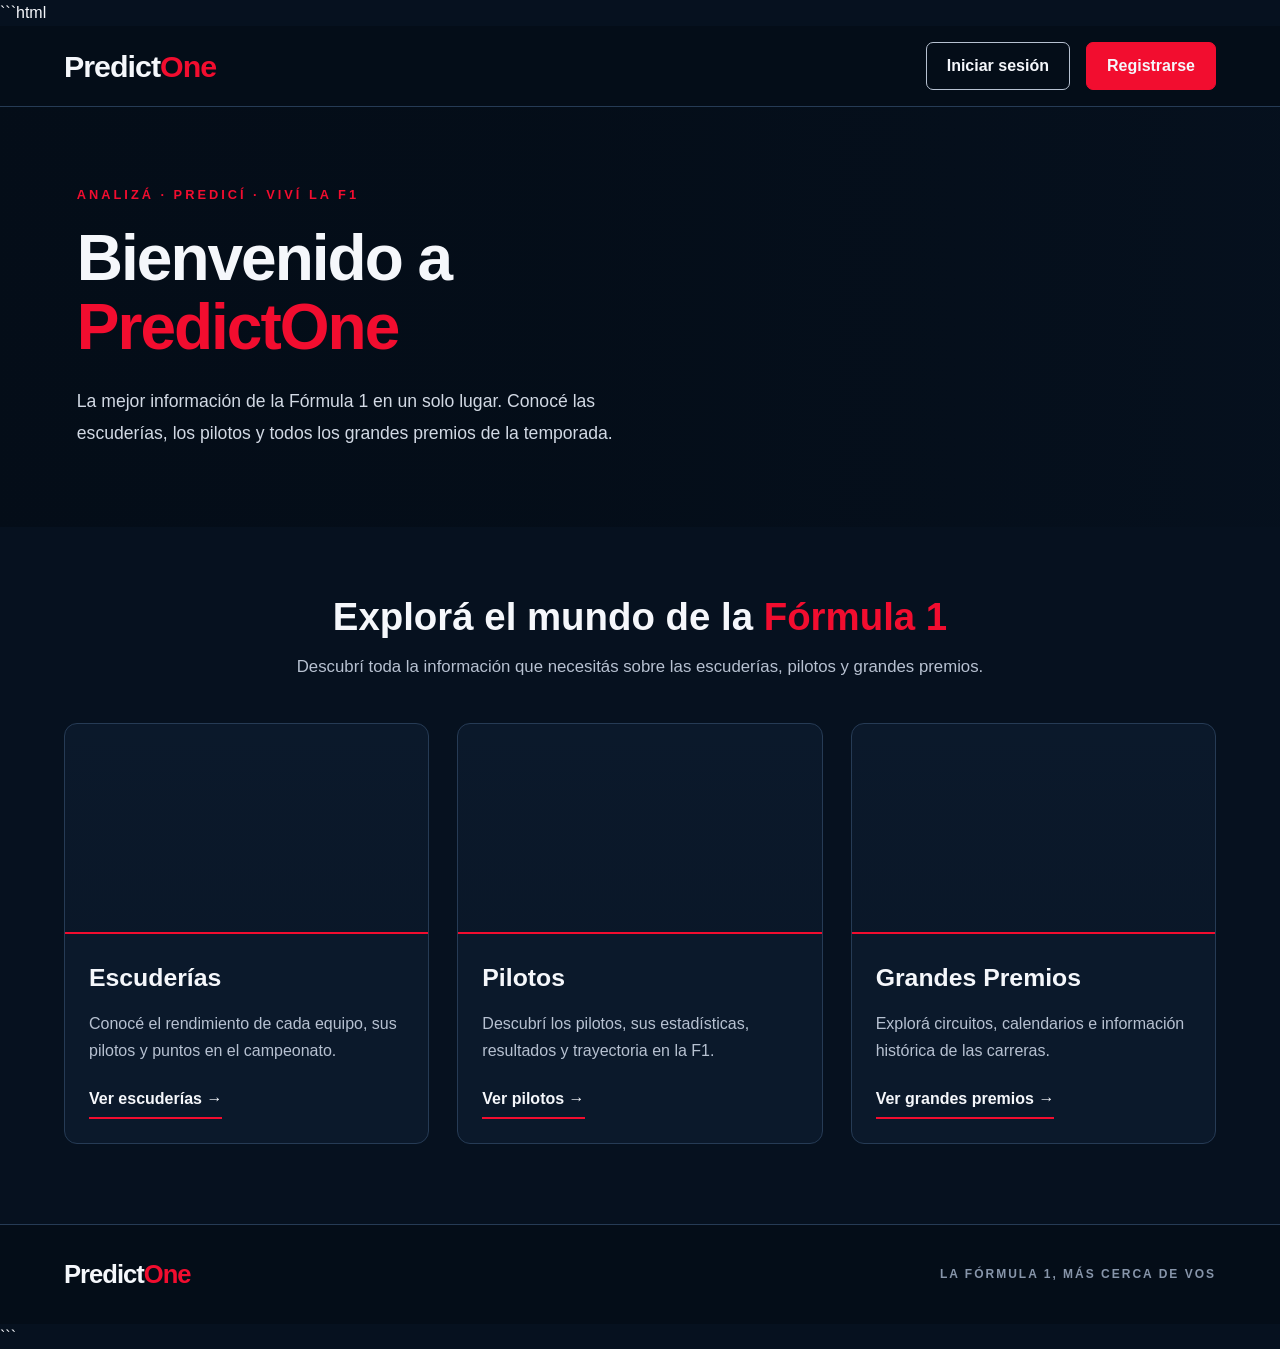
==== front/index.html @ eb90634e "creacion de index y css" ====
```html
<!DOCTYPE html>
<html lang="es">
<head>
    <meta charset="UTF-8">
    <meta name="viewport" content="width=device-width, initial-scale=1.0">
    <title>PredictOne | Fórmula 1</title>
    <link rel="stylesheet" href="principal.css">
</head>
<body>

    <header class="navbar">
        <a href="/" class="logo">Predict<span>One</span></a>

        <nav class="nav-auth">
            <a href="/ingresar.html" class="btn-login">Iniciar sesión</a>
            <a href="/registrar.html" class="btn-register">Registrarse</a>
        </nav>
    </header>

    <main>
        <section class="hero">
            <div class="hero-content">
                <p class="eyebrow">ANALIZÁ · PREDICÍ · VIVÍ LA F1</p>

                <h1>Bienvenido a <span>PredictOne</span></h1>

                <p class="hero-description">
                    La mejor información de la Fórmula 1 en un solo lugar.
                    Conocé las escuderías, los pilotos y todos los grandes
                    premios de la temporada.
                </p>
            </div>
        </section>

        <section class="explore">
            <div class="section-heading">
                <h2>Explorá el mundo de la <span>Fórmula 1</span></h2>
                <p>
                    Descubrí toda la información que necesitás sobre
                    las escuderías, pilotos y grandes premios.
                </p>
            </div>

            <div class="cards">

                <article class="card">
                    <div class="card-image escuderias-image"></div>

                    <div class="card-content">
                        <h3>Escuderías</h3>
                        <p>
                            Conocé el rendimiento de cada equipo,
                            sus pilotos y puntos en el campeonato.
                        </p>
                        <a href="/escuderias" class="card-link">
                            Ver escuderías →
                        </a>
                    </div>
                </article>

                <article class="card">
                    <div class="card-image pilotos-image"></div>

                    <div class="card-content">
                        <h3>Pilotos</h3>
                        <p>
                            Descubrí los pilotos, sus estadísticas,
                            resultados y trayectoria en la F1.
                        </p>
                        <a href="/pilotos" class="card-link">
                            Ver pilotos →
                        </a>
                    </div>
                </article>

                <article class="card">
                    <div class="card-image premios-image"></div>

                    <div class="card-content">
                        <h3>Grandes Premios</h3>
                        <p>
                            Explorá circuitos, calendarios e
                            información histórica de las carreras.
                        </p>
                        <a href="/gran_premios" class="card-link">
                            Ver grandes premios →
                        </a>
                    </div>
                </article>

            </div>
        </section>
    </main>

    <footer class="footer">
        <a href="/" class="logo">Predict<span>One</span></a>
        <p>LA FÓRMULA 1, MÁS CERCA DE VOS</p>
    </footer>

</body>
</html>
```
---- front/principal.css ----
/* ==========================
   CONFIGURACIÓN GENERAL
========================== */

:root {
    --fondo: #06111f;
    --fondo-secundario: #0b192b;
    --rojo: #f20d2f;
    --blanco: #f5f7fb;
    --gris: #b7c1d1;
    --borde: #263b55;
}

* {
    margin: 0;
    padding: 0;
    box-sizing: border-box;
}

html {
    scroll-behavior: smooth;
}

body {
    font-family: Arial, Helvetica, sans-serif;
    background-color: var(--fondo);
    color: var(--blanco);
    line-height: 1.6;
}

a {
    color: inherit;
    text-decoration: none;
}

/* ==========================
   BARRA DE NAVEGACIÓN
========================== */

.navbar {
    min-height: 76px;
    padding: 16px 5%;
    display: flex;
    justify-content: space-between;
    align-items: center;
    background-color: #040d18;
    border-bottom: 1px solid var(--borde);
}

.logo {
    font-size: 1.9rem;
    font-weight: 800;
    letter-spacing: -1px;
    color: var(--blanco);
}

.logo span {
    color: var(--rojo);
}

.nav-auth {
    display: flex;
    align-items: center;
    gap: 16px;
}

.btn-login,
.btn-register {
    padding: 10px 20px;
    border-radius: 7px;
    font-weight: bold;
    transition: 0.25s ease;
}

.btn-login {
    border: 1px solid var(--gris);
}

.btn-login:hover {
    background-color: #17283d;
}

.btn-register {
    background-color: var(--rojo);
    border: 1px solid var(--rojo);
}

.btn-register:hover {
    background-color: #c90025;
    border-color: #c90025;
    transform: translateY(-2px);
}

/* ==========================
   PORTADA PRINCIPAL
========================== */

.hero {
    min-height: 420px;
    display: flex;
    align-items: center;
    padding: 70px 6%;
    position: relative;
    overflow: hidden;

    background:
        linear-gradient(
            90deg,
            rgba(4, 13, 24, 0.98) 0%,
            rgba(4, 13, 24, 0.90) 42%,
            rgba(4, 13, 24, 0.20) 100%
        ),
        url("https://images.unsplash.com/photo-1504707748692-419802cf939d?auto=format&fit=crop&w=1800&q=85")
        center 55% / cover no-repeat;
}

.hero-content {
    max-width: 650px;
    position: relative;
    z-index: 1;
}

.eyebrow {
    color: var(--rojo);
    font-size: 0.8rem;
    font-weight: bold;
    letter-spacing: 3px;
    margin-bottom: 18px;
}

.hero h1 {
    font-size: clamp(2.5rem, 5vw, 4.5rem);
    line-height: 1.08;
    margin-bottom: 24px;
    font-weight: 800;
    letter-spacing: -2px;
}

.hero h1 span {
    color: var(--rojo);
}

.hero-description {
    max-width: 540px;
    color: #d2d9e4;
    font-size: 1.1rem;
    line-height: 1.8;
}

/* ==========================
   SECCIÓN DE EXPLORACIÓN
========================== */

.explore {
    padding: 65px 5% 80px;
    max-width: 1500px;
    margin: 0 auto;
}

.section-heading {
    text-align: center;
    max-width: 750px;
    margin: 0 auto 42px;
}

.section-heading h2 {
    font-size: clamp(1.8rem, 3vw, 2.5rem);
    margin-bottom: 12px;
    line-height: 1.3;
}

.section-heading h2 span {
    color: var(--rojo);
}

.section-heading p {
    color: var(--gris);
    font-size: 1.05rem;
}

/* ==========================
   TARJETAS
========================== */

.cards {
    display: grid;
    grid-template-columns: repeat(3, minmax(0, 1fr));
    gap: 28px;
}

.card {
    background-color: var(--fondo-secundario);
    border: 1px solid var(--borde);
    border-radius: 13px;
    overflow: hidden;
    display: flex;
    flex-direction: column;
    transition:
        transform 0.25s ease,
        border-color 0.25s ease,
        box-shadow 0.25s ease;
}

.card:hover {
    transform: translateY(-6px);
    border-color: var(--rojo);
    box-shadow: 0 12px 30px rgba(0, 0, 0, 0.25);
}

/* Imágenes de las tarjetas */

.card-image {
    height: 210px;
    background-size: cover;
    background-position: center;
    background-repeat: no-repeat;
    border-bottom: 2px solid var(--rojo);
}

.escuderias-image {
    background-image:
        linear-gradient(
            0deg,
            rgba(6, 17, 31, 0.2),
            transparent
        ),
        url("https://images.unsplash.com/photo-1544829099-b9a0c07fad1a?auto=format&fit=crop&w=900&q=80");
}

.pilotos-image {
    background-image:
        linear-gradient(
            0deg,
            rgba(6, 17, 31, 0.2),
            transparent
        ),
        url("https://images.unsplash.com/photo-1532906619279-a4b7267faa66?auto=format&fit=crop&w=900&q=80");
}

.premios-image {
    background-image:
        linear-gradient(
            0deg,
            rgba(6, 17, 31, 0.2),
            transparent
        ),
        url("https://images.unsplash.com/photo-1503736334956-4c8f8e92946d?auto=format&fit=crop&w=900&q=80");
}

/* Contenido de las tarjetas */

.card-content {
    padding: 24px;
    display: flex;
    flex-direction: column;
    align-items: flex-start;
    flex: 1;
}

.card-content h3 {
    font-size: 1.55rem;
    margin-bottom: 12px;
}

.card-content p {
    color: var(--gris);
    margin-bottom: 22px;
    line-height: 1.7;
}

.card-link {
    margin-top: auto;
    color: var(--blanco);
    font-weight: bold;
    padding-bottom: 5px;
    border-bottom: 2px solid var(--rojo);
    transition: color 0.2s ease;
}

.card-link:hover {
    color: var(--rojo);
}

/* ==========================
   PIE DE PÁGINA
========================== */

.footer {
    min-height: 100px;
    padding: 24px 5%;
    border-top: 1px solid var(--borde);
    display: flex;
    justify-content: space-between;
    align-items: center;
    gap: 20px;
    background-color: #040d18;
}

.footer .logo {
    font-size: 1.6rem;
}

.footer p {
    color: #8795aa;
    font-size: 0.75rem;
    font-weight: bold;
    letter-spacing: 2px;
}

/* ==========================
   DISEÑO RESPONSIVE
========================== */

@media (max-width: 900px) {
    .cards {
        grid-template-columns: repeat(2, minmax(0, 1fr));
    }

    .hero {
        min-height: 380px;
    }
}

@media (max-width: 600px) {
    .navbar {
        padding: 14px 5%;
        flex-wrap: wrap;
        gap: 14px;
    }

    .logo {
        font-size: 1.55rem;
    }

    .nav-auth {
        gap: 8px;
    }

    .btn-login,
    .btn-register {
        padding: 9px 12px;
        font-size: 0.85rem;
    }

    .hero {
        min-height: 400px;
        padding: 55px 6%;
        background-position: 60% center;
    }

    .hero h1 {
        letter-spacing: -1px;
    }

    .hero-description {
        font-size: 1rem;
    }

    .explore {
        padding: 45px 5%;
    }

    .cards {
        grid-template-columns: 1fr;
        gap: 22px;
    }

    .card-image {
        height: 200px;
    }

    .footer {
        flex-direction: column;
        text-align: center;
        gap: 12px;
    }
}
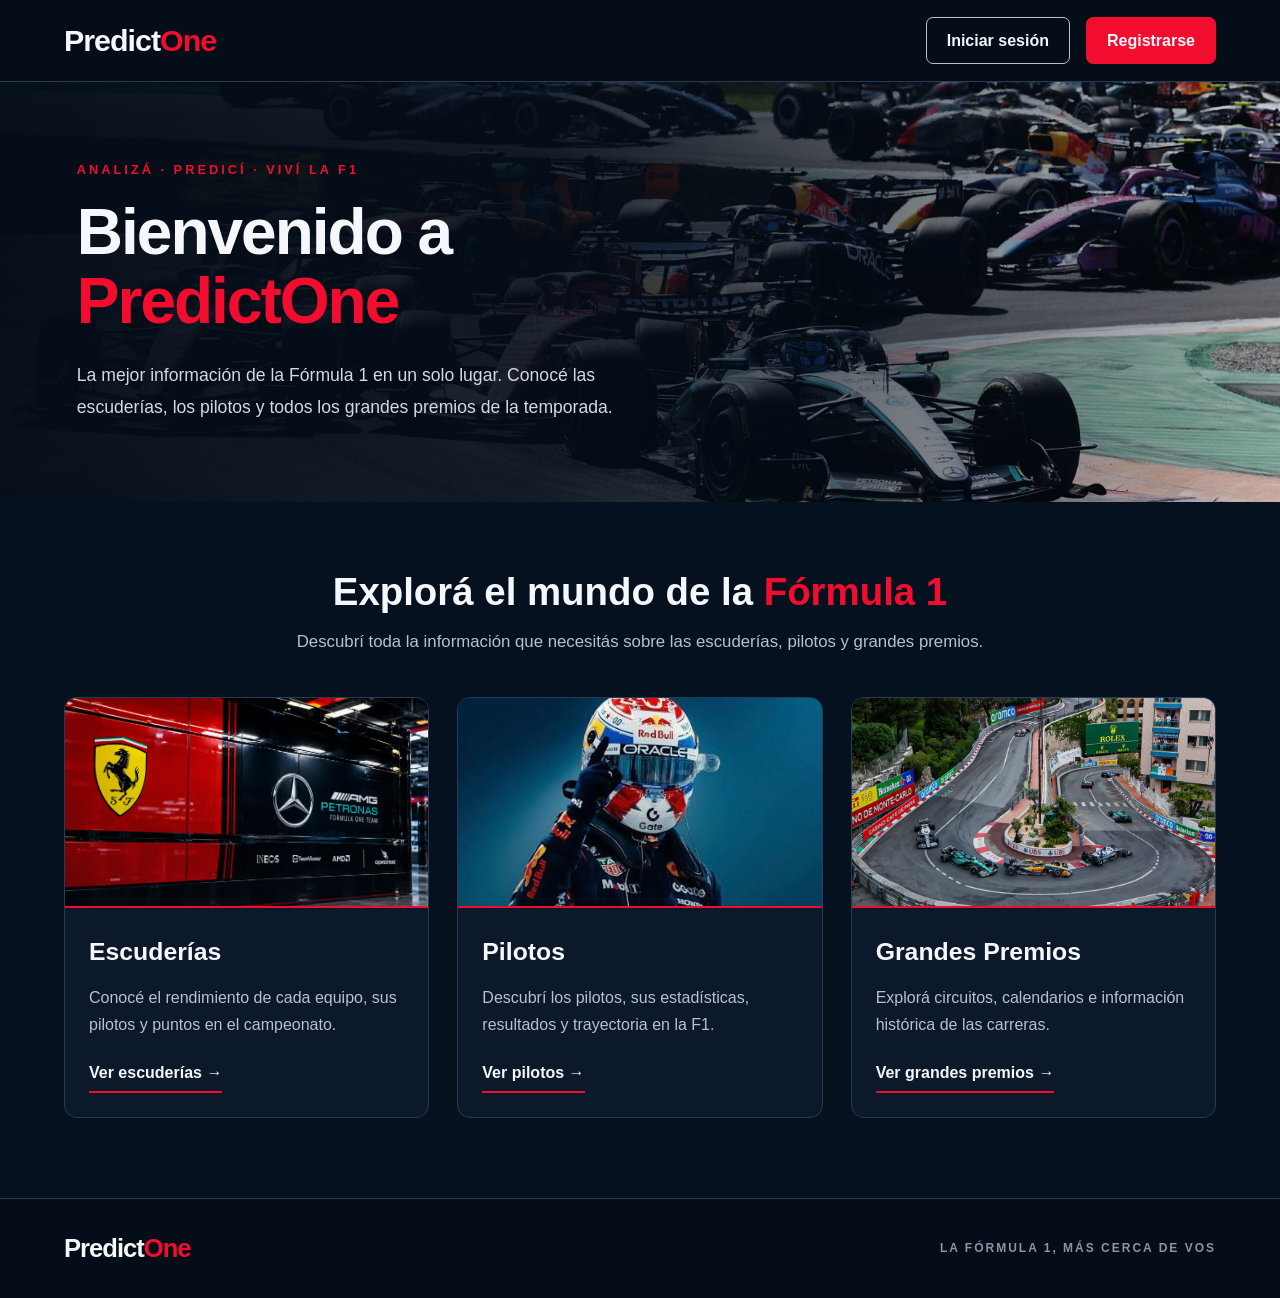
==== commit d9bf142c: "creacion de pag principal" ====
--- a/front/index.html
+++ b/front/index.html
@@ -1,4 +1,4 @@
-```html
+
 <!DOCTYPE html>
 <html lang="es">
 <head>
@@ -100,4 +100,3 @@
 
 </body>
 </html>
-```
--- a/front/principal.css
+++ b/front/principal.css
@@ -1,8 +1,3 @@
-
-/* ==========================
-   CONFIGURACIÓN GENERAL
-========================== */
-
 :root {
     --fondo: #06111f;
     --fondo-secundario: #0b192b;
@@ -34,10 +29,7 @@
     text-decoration: none;
 }
 
-/* ==========================
-   BARRA DE NAVEGACIÓN
-========================== */
-
+/* Navegación */
 .navbar {
     min-height: 76px;
     padding: 16px 5%;
@@ -92,9 +84,8 @@
     transform: translateY(-2px);
 }
 
-/* ==========================
-   PORTADA PRINCIPAL
-========================== */
+
+/* PORTADA PRINCIPAL */
 
 .hero {
     min-height: 420px;
@@ -111,7 +102,7 @@
             rgba(4, 13, 24, 0.90) 42%,
             rgba(4, 13, 24, 0.20) 100%
         ),
-        url("https://images.unsplash.com/photo-1504707748692-419802cf939d?auto=format&fit=crop&w=1800&q=85")
+        url("imagenes/portada.jpg")
         center 55% / cover no-repeat;
 }
 
@@ -148,9 +139,7 @@
     line-height: 1.8;
 }
 
-/* ==========================
-   SECCIÓN DE EXPLORACIÓN
-========================== */
+/* Exploración */
 
 .explore {
     padding: 65px 5% 80px;
@@ -179,9 +168,7 @@
     font-size: 1.05rem;
 }
 
-/* ==========================
-   TARJETAS
-========================== */
+/* TARJETAS*/
 
 .cards {
     display: grid;
@@ -225,7 +212,7 @@
             rgba(6, 17, 31, 0.2),
             transparent
         ),
-        url("https://images.unsplash.com/photo-1544829099-b9a0c07fad1a?auto=format&fit=crop&w=900&q=80");
+        url("imagenes/escuderia.jpg");
 }
 
 .pilotos-image {
@@ -235,7 +222,8 @@
             rgba(6, 17, 31, 0.2),
             transparent
         ),
-        url("https://images.unsplash.com/photo-1532906619279-a4b7267faa66?auto=format&fit=crop&w=900&q=80");
+        url("imagenes/piloto.jpg");
+        background-position: center 0%;
 }
 
 .premios-image {
@@ -245,7 +233,7 @@
             rgba(6, 17, 31, 0.2),
             transparent
         ),
-        url("https://images.unsplash.com/photo-1503736334956-4c8f8e92946d?auto=format&fit=crop&w=900&q=80");
+        url("imagenes/gran-premio.jpg");
 }
 
 /* Contenido de las tarjetas */
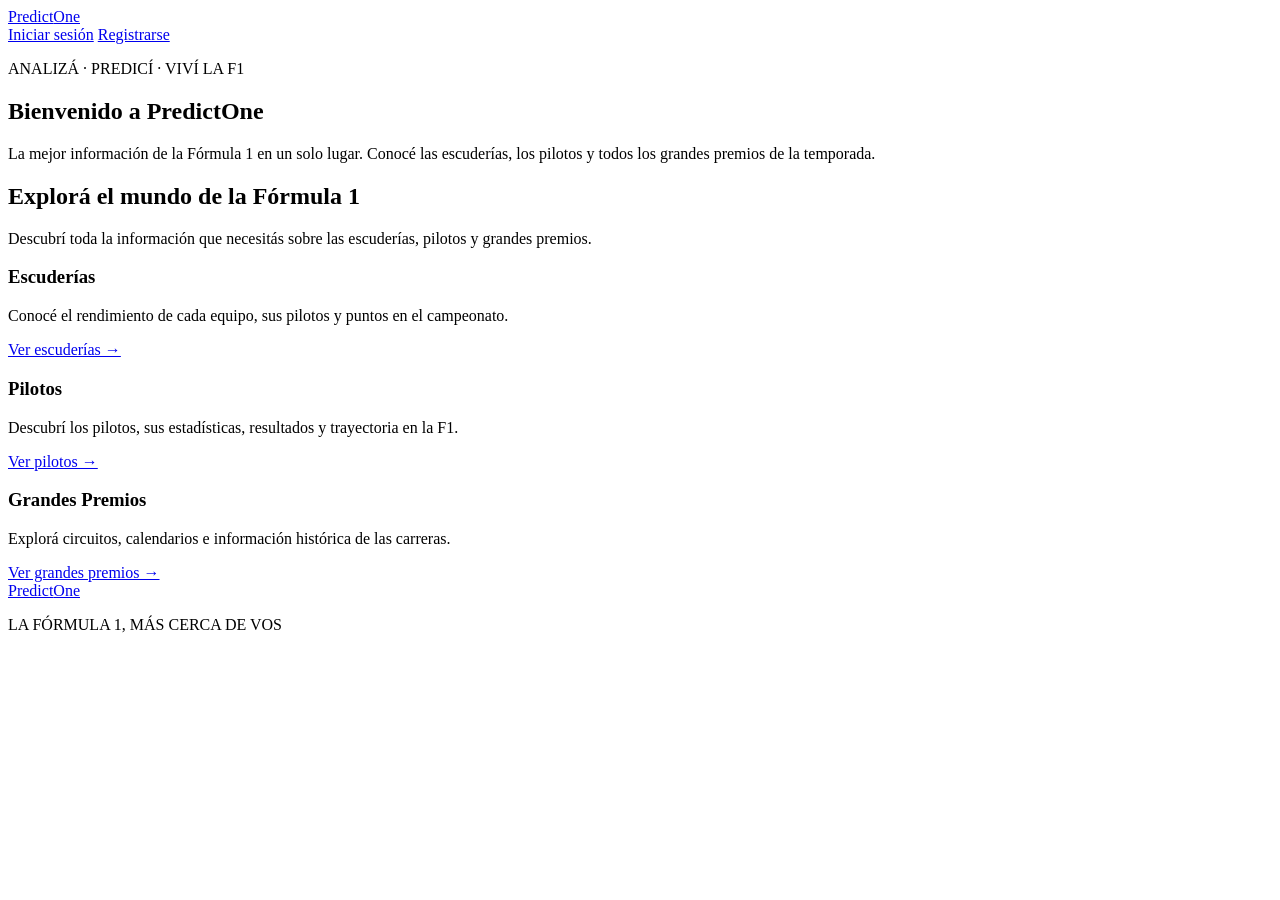
==== commit abb94ac7: "tratando de que sirva los html el server" ====
--- a/front/index.html
+++ b/front/index.html
@@ -5,7 +5,7 @@
     <meta charset="UTF-8">
     <meta name="viewport" content="width=device-width, initial-scale=1.0">
     <title>PredictOne | Fórmula 1</title>
-    <link rel="stylesheet" href="principal.css">
+    <link rel="stylesheet" href="/estilos/principal.css">
 </head>
 <body>
 
@@ -13,8 +13,8 @@
         <a href="/" class="logo">Predict<span>One</span></a>
 
         <nav class="nav-auth">
-            <a href="/ingresar.html" class="btn-login">Iniciar sesión</a>
-            <a href="/registrar.html" class="btn-register">Registrarse</a>
+            <a href="ingresar.html" class="btn-login">Iniciar sesión</a>
+            <a href="registrar.html" class="btn-register">Registrarse</a>
         </nav>
     </header>
 
@@ -44,7 +44,7 @@
 
             <div class="cards">
 
-                <article class="card">
+                <article  class="card">
                     <div class="card-image escuderias-image"></div>
 
                     <div class="card-content">
@@ -53,7 +53,7 @@
                             Conocé el rendimiento de cada equipo,
                             sus pilotos y puntos en el campeonato.
                         </p>
-                        <a href="/escuderias" class="card-link">
+                        <a href="escuderias.html" class="card-link">
                             Ver escuderías →
                         </a>
                     </div>
@@ -68,7 +68,7 @@
                             Descubrí los pilotos, sus estadísticas,
                             resultados y trayectoria en la F1.
                         </p>
-                        <a href="/pilotos" class="card-link">
+                        <a href="pilotos.html" class="card-link">
                             Ver pilotos →
                         </a>
                     </div>
@@ -83,7 +83,7 @@
                             Explorá circuitos, calendarios e
                             información histórica de las carreras.
                         </p>
-                        <a href="/gran_premios" class="card-link">
+                        <a href="gran_premios.html" class="card-link">
                             Ver grandes premios →
                         </a>
                     </div>
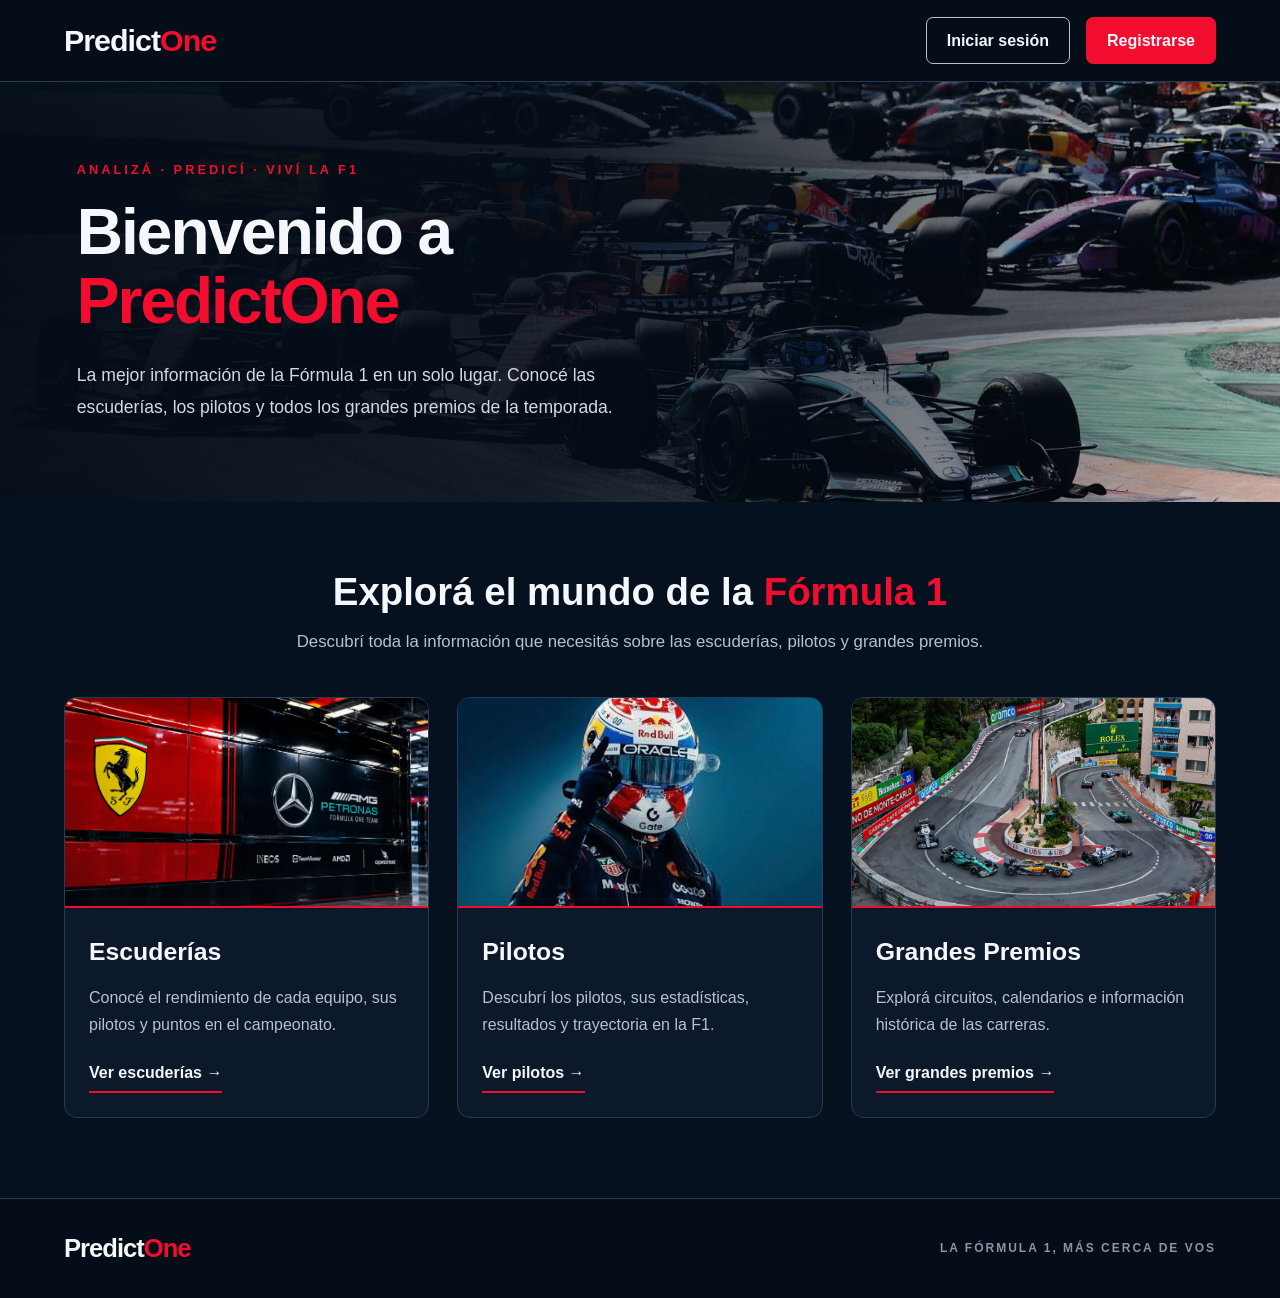
==== commit b5220734: "comiendo tp5 ni idea" ====
--- a/front/index.html
+++ b/front/index.html
@@ -5,7 +5,7 @@
     <meta charset="UTF-8">
     <meta name="viewport" content="width=device-width, initial-scale=1.0">
     <title>PredictOne | Fórmula 1</title>
-    <link rel="stylesheet" href="/estilos/principal.css">
+    <link rel="stylesheet" href="principal.css">
 </head>
 <body>
 
--- a/front/principal.css
+++ b/front/principal.css
@@ -0,0 +1,776 @@
+:root {
+    --fondo: #06111f;
+    --fondo-secundario: #0b192b;
+    --rojo: #f20d2f;
+    --blanco: #f5f7fb;
+    --gris: #b7c1d1;
+    --borde: #263b55;
+}
+
+* {
+    margin: 0;
+    padding: 0;
+    box-sizing: border-box;
+}
+
+html {
+    scroll-behavior: smooth;
+}
+
+body {
+    font-family: Arial, Helvetica, sans-serif;
+    background-color: var(--fondo);
+    color: var(--blanco);
+    line-height: 1.6;
+}
+
+a {
+    color: inherit;
+    text-decoration: none;
+}
+
+/* Navegación */
+.navbar {
+    min-height: 67px;
+    padding: 16px 5%;
+    display: flex;
+    justify-content: space-between;
+    align-items: center;
+    background-color: #040d18;
+    border-bottom: 1px solid var(--borde);
+}
+
+.logo {
+    font-size: 1.9rem;
+    font-weight: 800;
+    letter-spacing: -1px;
+    color: var(--blanco);
+}
+
+.logo span {
+    color: var(--rojo);
+}
+
+.nav-auth {
+    display: flex;
+    align-items: center;
+    gap: 16px;
+}
+
+.btn-login,
+.btn-register {
+    padding: 10px 20px;
+    border-radius: 7px;
+    font-weight: bold;
+    transition: 0.25s ease;
+}
+
+.btn-login {
+    border: 1px solid var(--gris);
+}
+
+.btn-login:hover {
+    background-color: #17283d;
+}
+
+.btn-register {
+    background-color: var(--rojo);
+    border: 1px solid var(--rojo);
+}
+
+.btn-register:hover {
+    background-color: #c90025;
+    border-color: #c90025;
+    transform: translateY(-2px);
+}
+
+
+/* PORTADA PRINCIPAL */
+
+.hero {
+    min-height: 420px;
+    display: flex;
+    align-items: center;
+    padding: 70px 6%;
+    position: relative;
+    overflow: hidden;
+
+    background:
+        linear-gradient(
+            90deg,
+            rgba(4, 13, 24, 0.98) 0%,
+            rgba(4, 13, 24, 0.90) 42%,
+            rgba(4, 13, 24, 0.20) 100%
+        ),
+        url("imagenes/portada.jpg")
+        center 55% / cover no-repeat;
+}
+
+.hero-content {
+    max-width: 650px;
+    position: relative;
+    z-index: 1;
+}
+
+.eyebrow {
+    color: var(--rojo);
+    font-size: 0.8rem;
+    font-weight: bold;
+    letter-spacing: 3px;
+    margin-bottom: 18px;
+}
+
+.hero h1 {
+    font-size: clamp(2.5rem, 5vw, 4.5rem);
+    line-height: 1.08;
+    margin-bottom: 24px;
+    font-weight: 800;
+    letter-spacing: -2px;
+}
+
+.hero h1 span {
+    color: var(--rojo);
+}
+
+.hero-description {
+    max-width: 540px;
+    color: #d2d9e4;
+    font-size: 1.1rem;
+    line-height: 1.8;
+}
+
+/* Exploración */
+
+.explore {
+    padding: 65px 5% 80px;
+    max-width: 1500px;
+    margin: 0 auto;
+}
+
+.section-heading {
+    text-align: center;
+    max-width: 750px;
+    margin: 0 auto 42px;
+}
+
+.section-heading h2 {
+    font-size: clamp(1.8rem, 3vw, 2.5rem);
+    margin-bottom: 12px;
+    line-height: 1.3;
+}
+
+.section-heading h2 span {
+    color: var(--rojo);
+}
+
+.section-heading p {
+    color: var(--gris);
+    font-size: 1.05rem;
+}
+
+/* TARJETAS*/
+
+.cards {
+    display: grid;
+    grid-template-columns: repeat(3, minmax(0, 1fr));
+    gap: 28px;
+}
+
+.card {
+    background-color: var(--fondo-secundario);
+    border: 1px solid var(--borde);
+    border-radius: 13px;
+    overflow: hidden;
+    display: flex;
+    flex-direction: column;
+    transition:
+        transform 0.25s ease,
+        border-color 0.25s ease,
+        box-shadow 0.25s ease;
+}
+
+.card:hover {
+    transform: translateY(-6px);
+    border-color: var(--rojo);
+    box-shadow: 0 12px 30px rgba(0, 0, 0, 0.25);
+}
+
+/* Imágenes de las tarjetas */
+
+.card-image {
+    height: 210px;
+    background-size: cover;
+    background-position: center;
+    background-repeat: no-repeat;
+    border-bottom: 2px solid var(--rojo);
+}
+
+.escuderias-image {
+    background-image:
+        linear-gradient(
+            0deg,
+            rgba(6, 17, 31, 0.2),
+            transparent
+        ),
+        url("imagenes/escuderia.jpg");
+}
+
+.pilotos-image {
+    background-image:
+        linear-gradient(
+            0deg,
+            rgba(6, 17, 31, 0.2),
+            transparent
+        ),
+        url("imagenes/piloto.jpg");
+        background-position: center 0%;
+}
+
+.premios-image {
+    background-image:
+        linear-gradient(
+            0deg,
+            rgba(6, 17, 31, 0.2),
+            transparent
+        ),
+        url("imagenes/gran-premio.jpg");
+}
+
+/* Contenido de las tarjetas */
+
+.card-content {
+    padding: 24px;
+    display: flex;
+    flex-direction: column;
+    align-items: flex-start;
+    flex: 1;
+}
+
+.card-content h3 {
+    font-size: 1.55rem;
+    margin-bottom: 12px;
+}
+
+.card-content p {
+    color: var(--gris);
+    margin-bottom: 22px;
+    line-height: 1.7;
+}
+
+.card-link {
+    margin-top: auto;
+    color: var(--blanco);
+    font-weight: bold;
+    padding-bottom: 5px;
+    border-bottom: 2px solid var(--rojo);
+    transition: color 0.2s ease;
+}
+
+.card-link:hover {
+    color: var(--rojo);
+}
+
+/* ==========================
+   PIE DE PÁGINA
+========================== */
+
+.footer {
+    min-height: 100px;
+    padding: 24px 5%;
+    border-top: 1px solid var(--borde);
+    display: flex;
+    justify-content: space-between;
+    align-items: center;
+    gap: 20px;
+    background-color: #040d18;
+}
+
+.footer .logo {
+    font-size: 1.6rem;
+}
+
+.footer p {
+    color: #8795aa;
+    font-size: 0.75rem;
+    font-weight: bold;
+    letter-spacing: 2px;
+}
+
+/* ==========================
+   DISEÑO RESPONSIVE
+========================== */
+
+@media (max-width: 900px) {
+    .cards {
+        grid-template-columns: repeat(2, minmax(0, 1fr));
+    }
+
+    .hero {
+        min-height: 380px;
+    }
+}
+
+@media (max-width: 600px) {
+    .navbar {
+        padding: 14px 5%;
+        flex-wrap: wrap;
+        gap: 14px;
+    }
+
+    .logo {
+        font-size: 1.55rem;
+    }
+
+    .nav-auth {
+        gap: 8px;
+    }
+
+    .btn-login,
+    .btn-register {
+        padding: 9px 12px;
+        font-size: 0.85rem;
+    }
+
+    .hero {
+        min-height: 400px;
+        padding: 55px 6%;
+        background-position: 60% center;
+    }
+
+    .hero h1 {
+        letter-spacing: -1px;
+    }
+
+    .hero-description {
+        font-size: 1rem;
+    }
+
+    .explore {
+        padding: 45px 5%;
+    }
+
+    .cards {
+        grid-template-columns: 1fr;
+        gap: 22px;
+    }
+
+    .card-image {
+        height: 200px;
+    }
+
+    .footer {
+        flex-direction: column;
+        text-align: center;
+        gap: 12px;
+    }
+}
+
+/* ==========================================
+   ESTILOS ADICIONALES PARA PÁGINAS SECUNDARIAS
+========================================== */
+
+/* --- FORMULARIOS (LOGIN Y REGISTRO) --- */
+.auth-container {
+    min-height: calc(100vh - 176px);
+    display: flex;
+    justify-content: center;
+    align-items: center;
+    padding: 40px 20px;
+}
+
+.auth-box {
+    background-color: var(--fondo-secundario);
+    border: 1px solid var(--borde);
+    border-radius: 12px;
+    padding: 40px;
+    width: 100%;
+    max-width: 420px;
+    box-shadow: 0 10px 25px rgba(0, 0, 0, 0.3);
+}
+
+.auth-box h2 {
+    font-size: 2rem;
+    margin-bottom: 8px;
+    text-align: center;
+}
+
+.auth-box h2 span {
+    color: var(--rojo);
+}
+
+.auth-subtitle {
+    color: var(--gris);
+    font-size: 0.9rem;
+    text-align: center;
+    margin-bottom: 28px;
+}
+
+.auth-form {
+    display: flex;
+    flex-direction: column;
+    gap: 18px;
+}
+
+.form-group {
+    display: flex;
+    flex-direction: column;
+    gap: 6px;
+}
+
+.form-group label {
+    font-size: 0.85rem;
+    color: var(--blanco);
+    font-weight: bold;
+}
+
+.form-group input {
+    background-color: var(--fondo);
+    border: 1px solid var(--borde);
+    border-radius: 6px;
+    padding: 12px;
+    color: var(--blanco);
+    font-size: 0.95rem;
+    outline: none;
+    transition: border-color 0.2s;
+}
+
+.form-group input:focus {
+    border-color: var(--rojo);
+}
+
+.btn-submit {
+    background-color: var(--rojo);
+    color: var(--blanco);
+    border: none;
+    padding: 12px;
+    border-radius: 6px;
+    font-weight: bold;
+    font-size: 1rem;
+    cursor: pointer;
+    transition: background-color 0.2s, transform 0.2s;
+    margin-top: 10px;
+}
+
+.btn-submit:hover {
+    background-color: #c90025;
+    transform: translateY(-2px);
+}
+
+.auth-footer-text {
+    text-align: center;
+    margin-top: 20px;
+    font-size: 0.85rem;
+    color: var(--gris);
+}
+
+.auth-footer-text a {
+    color: var(--rojo);
+    font-weight: bold;
+}
+
+.auth-footer-text a:hover {
+    text-decoration: underline;
+}
+
+/* --- SECCIONES DE CONTENIDO (ESCUDERÍAS, PILOTOS, GPS) --- */
+.page-container {
+    padding: 50px 5% 80px;
+    max-width: 1400px;
+    margin: 0 auto;
+    min-height: calc(100vh - 176px);
+}
+
+.page-header {
+    text-align: center;
+    margin-bottom: 45px;
+}
+
+.page-header h1 {
+    font-size: clamp(2rem, 4vw, 3rem);
+    margin-bottom: 10px;
+}
+
+.page-header h1 span {
+    color: var(--rojo);
+}
+
+.page-header p {
+    color: var(--gris);
+    font-size: 1.1rem;
+}
+
+.grid-content {
+    display: grid;
+    grid-template-columns: repeat(auto-fill, minmax(300px, 1fr));
+    gap: 25px;
+}
+
+.data-card {
+    background-color: var(--fondo-secundario);
+    border: 1px solid var(--borde);
+    border-radius: 10px;
+    overflow: hidden;
+    position: relative;
+    transition: transform 0.25s, border-color 0.25s;
+}
+
+.data-card:hover {
+    transform: translateY(-4px);
+    border-color: var(--rojo);
+}
+
+.data-card-header {
+    padding: 18px 20px;
+    border-bottom: 1px solid var(--borde);
+    background-color: rgba(255, 255, 255, 0.02);
+}
+
+.data-card-header h3 {
+    margin-top: 5px;
+    font-size: 1.3rem;
+}
+
+.badge {
+    background-color: var(--rojo);
+    color: var(--blanco);
+    font-size: 0.7rem;
+    font-weight: bold;
+    padding: 3px 8px;
+    border-radius: 4px;
+    text-transform: uppercase;
+}
+
+.data-card-body {
+    padding: 20px;
+    display: flex;
+    flex-direction: column;
+    gap: 10px;
+}
+
+.data-card-body p {
+    color: var(--gris);
+    font-size: 0.95rem;
+}
+
+.data-card-body p strong {
+    color: var(--blanco);
+}
+
+.points {
+    margin-top: 8px;
+    font-weight: bold;
+    color: var(--rojo) !important;
+}
+
+/* Específicos para Pilotos */
+.driver-card {
+    padding-top: 10px;
+}
+
+.driver-number {
+    font-size: 3rem;
+    font-weight: 900;
+    color: var(--rojo);
+    opacity: 0.8;
+    padding: 0 20px;
+    line-height: 1;
+}
+
+.driver-team {
+    color: var(--rojo) !important;
+    font-weight: bold;
+    font-size: 0.9rem;
+}
+
+.data-card-body hr {
+    border: none;
+    border-top: 1px solid var(--borde);
+    margin: 5px 0;
+}
+
+/* --- REGULARES PARA FOTOS DE PILOTOS --- */
+.driver-card {
+    display: flex;
+    flex-direction: column;
+    padding-top: 0;
+}
+
+.driver-img-box {
+    width: 100%;
+    height: 220px;
+    background-color: var(--fondo);
+    overflow: hidden;
+    border-bottom: 2px solid var(--rojo);
+}
+
+.driver-img-box img {
+    width: 100%;
+    height: 100%;
+    object-fit: cover;
+    object-position: top center;
+    transition: transform 0.3s ease;
+}
+
+.driver-card:hover .driver-img-box img {
+    transform: scale(1.05);
+}
+
+.driver-number {
+    position: absolute;
+    top: 10px;
+    right: 15px;
+    font-size: 2.8rem;
+    font-weight: 900;
+    color: var(--rojo);
+    text-shadow: 0 2px 8px rgba(0, 0, 0, 0.8);
+    z-index: 2;
+}
+
+/* Específicos para Grandes Premios */
+.gp-date {
+    margin-top: 10px;
+    font-weight: bold;
+    color: var(--blanco) !important;
+}
+
+/* ==========================================
+   APUESTAS
+========================================== */
+
+.bets-layout {
+    display: grid;
+    grid-template-columns: 380px minmax(0, 1fr);
+    gap: 32px;
+    align-items: start;
+}
+
+.bet-form-box {
+    max-width: none;
+}
+
+/* Select con el mismo estilo que los inputs */
+.form-group select {
+    background-color: var(--fondo);
+    border: 1px solid var(--borde);
+    border-radius: 6px;
+    padding: 12px;
+    color: var(--blanco);
+    font-size: 0.95rem;
+    outline: none;
+    transition: border-color 0.2s;
+}
+
+.form-group select:focus {
+    border-color: var(--rojo);
+}
+
+/* Formulario: 10 posiciones */
+.positions-form {
+    display: flex;
+    flex-direction: column;
+    gap: 10px;
+}
+
+.position-row {
+    display: flex;
+    align-items: center;
+    gap: 12px;
+}
+
+.position-row select {
+    flex: 1;
+    min-width: 0;
+    background-color: var(--fondo);
+    border: 1px solid var(--borde);
+    border-radius: 6px;
+    padding: 10px 12px;
+    color: var(--blanco);
+    font-size: 0.95rem;
+    outline: none;
+    transition: border-color 0.2s;
+}
+
+.position-row select:focus {
+    border-color: var(--rojo);
+}
+
+.position-number {
+    min-width: 42px;
+    padding: 4px 0;
+    text-align: center;
+    background-color: var(--rojo);
+    color: var(--blanco);
+    font-size: 0.8rem;
+    font-weight: bold;
+    border-radius: 4px;
+}
+
+/* Listado de apuestas */
+.bets-list-header {
+    display: flex;
+    justify-content: space-between;
+    align-items: center;
+    flex-wrap: wrap;
+    gap: 14px;
+    margin-bottom: 22px;
+}
+
+.bets-list-header h2 {
+    font-size: 1.8rem;
+}
+
+.bets-list-header h2 span {
+    color: var(--rojo);
+}
+
+.bets-search {
+    display: flex;
+    gap: 10px;
+}
+
+.bets-search input {
+    background-color: var(--fondo);
+    border: 1px solid var(--borde);
+    border-radius: 6px;
+    padding: 10px 12px;
+    color: var(--blanco);
+    outline: none;
+    transition: border-color 0.2s;
+}
+
+.bets-search input:focus {
+    border-color: var(--rojo);
+}
+
+.bets-search button {
+    background: none;
+    color: var(--blanco);
+    cursor: pointer;
+}
+
+/* Tarjeta de apuesta: top 10 */
+.bet-user {
+    color: var(--gris);
+    font-size: 0.85rem;
+}
+
+.bet-positions {
+    list-style: none;
+    display: flex;
+    flex-direction: column;
+    gap: 6px;
+}
+
+.bet-positions li {
+    display: flex;
+    align-items: center;
+    gap: 12px;
+    color: var(--blanco);
+    font-size: 0.95rem;
+}
+
+@media (max-width: 900px) {
+    .bets-layout {
+        grid-template-columns: 1fr;
+    }
+}
